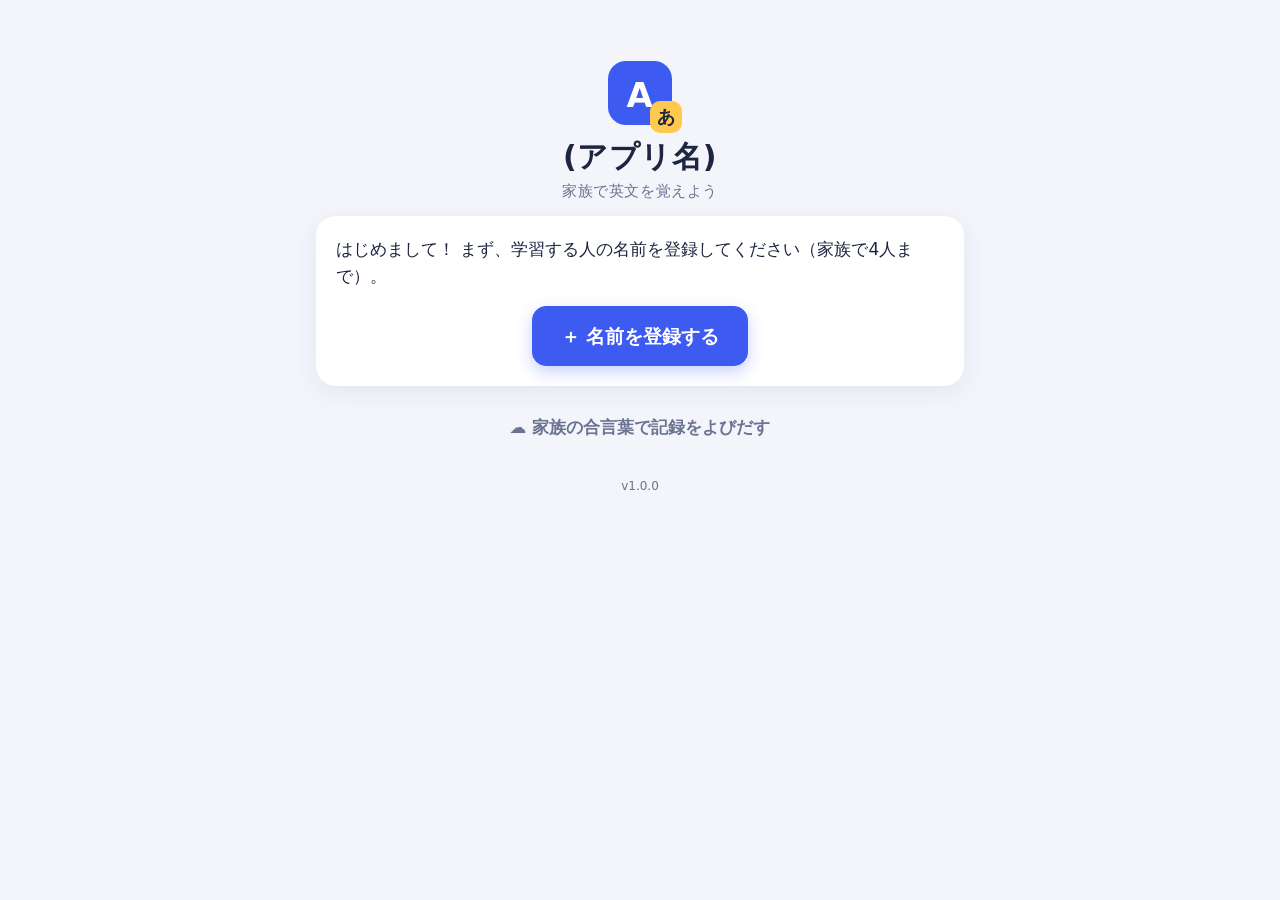
==== index.html @ e5555303 "骨組み・.apkg の取り込み・FSRS の学習・統計と家族ランキング・同期と共有のコード、テストページ Co-Authored-By: Claude Opus 5.5 <noreply@anthro" ====
<!doctype html>
<html lang="ja">
<head>
<meta charset="utf-8">
<meta name="viewport" content="width=device-width, initial-scale=1, viewport-fit=cover">
<title>(アプリ名)</title>
<meta name="apple-mobile-web-app-capable" content="yes">
<meta name="mobile-web-app-capable" content="yes">
<meta name="apple-mobile-web-app-title" content="(アプリ名)">
<meta name="apple-mobile-web-app-status-bar-style" content="default">
<meta name="theme-color" content="#f3f5fb" media="(prefers-color-scheme: light)">
<meta name="theme-color" content="#151a26" media="(prefers-color-scheme: dark)">
<link rel="manifest" href="manifest.webmanifest">
<link rel="apple-touch-icon" href="icon-180.png">
<link rel="icon" href="icon.svg" type="image/svg+xml">
<link rel="stylesheet" href="style.css">
</head>
<body>
<div id="app"><div class="page center"><p>読みこみ中…</p></div></div>
<script type="module" src="js/app.js"></script>
</body>
</html>
---- style.css ----
:root {
  --bg: #f3f5fb; --card: #ffffff; --ink: #1d2540; --sub: #6b7390; --line: #e2e6f2; --soft: #eef1fa;
  --pri: #3d5af1; --pri-d: #2c45c9; --pri-ink: #ffffff; --acc: #ffc94d;
  --again: #e5484d; --hard: #e38a1a; --good: #1f9d6b; --easy: #3d7ff1;
  --m: #1f9d6b; --l: #ffc94d; --u: #d8dcea; --nw: #3d7ff1; --rv: #1f9d6b; --ln: #e38a1a;
  --r: 20px; --shadow: 0 6px 24px rgba(29, 37, 64, .07);
}
@media (prefers-color-scheme: dark) {
  :root {
    --bg: #151a26; --card: #1f2535; --ink: #e9ecf6; --sub: #9aa3bf; --line: #30384d; --soft: #262d40;
    --pri: #6f86ff; --pri-d: #5068e8; --acc: #ffd36e; --u: #3a4258; --shadow: 0 6px 24px rgba(0, 0, 0, .25);
  }
}
* { box-sizing: border-box; -webkit-tap-highlight-color: transparent; }
html, body { margin: 0; min-height: 100%; }
body {
  background: var(--bg); color: var(--ink);
  font-family: "Hiragino Sans", "Hiragino Kaku Gothic ProN", "Noto Sans JP", "Yu Gothic UI", "Yu Gothic", system-ui, sans-serif;
  font-size: 17px; line-height: 1.6; overscroll-behavior-y: none; touch-action: manipulation;
}
h1, h2, h3 { margin: 0; line-height: 1.3; }
h3 { font-size: 18px; margin: 4px 0 12px; }
h3 small, h2 small { display: block; font-size: 13px; font-weight: 400; color: var(--sub); margin-top: 2px; }
button { font: inherit; color: inherit; border: 0; background: none; cursor: pointer; }
a { color: var(--pri); }
code { background: var(--soft); padding: 2px 6px; border-radius: 6px; word-break: break-all; }

.page { max-width: 980px; margin: 0 auto; padding: calc(16px + env(safe-area-inset-top)) 16px calc(40px + env(safe-area-inset-bottom)); }
.page.narrow { max-width: 680px; }
.page.center { text-align: center; }
.card { background: var(--card); border-radius: var(--r); padding: 20px; margin: 14px 0; box-shadow: var(--shadow); }
.note { color: var(--sub); font-size: 14px; margin: 8px 0 0; }
.ok { color: var(--good); } .bad { color: var(--again); font-weight: 700; }
.row { display: flex; gap: 10px; flex-wrap: wrap; justify-content: center; margin-top: 16px; }
.ver { text-align: center; color: var(--sub); font-size: 12px; margin-top: 24px; }
.dbg { color: var(--again); }

.btn { background: var(--card); border: 1.5px solid var(--line); border-radius: 14px; padding: 11px 20px; font-weight: 700; transition: transform .08s; }
.btn:active { transform: scale(.97); }
.btn:disabled { opacity: .5; }
.btn.primary { background: var(--pri); border-color: var(--pri); color: var(--pri-ink); box-shadow: 0 6px 16px rgba(61, 90, 241, .28); }
.btn.big { font-size: 19px; padding: 14px 28px; }
.btn.huge { display: block; width: 100%; font-size: 23px; padding: 18px; border-radius: 18px; margin-top: 16px; }
.btn.huge small { display: block; font-size: 12px; font-weight: 400; opacity: .75; }
.btn.ghost { border-color: transparent; background: transparent; color: var(--sub); }
.btn.danger { color: var(--again); }
.btn.back { padding: 7px 14px; font-size: 15px; }
.btn.sm { padding: 6px 12px; font-size: 14px; border-radius: 10px; margin-left: 6px; }
.linkbtn { color: var(--pri); text-decoration: underline; font-size: 13px; }

header.top { display: flex; align-items: center; justify-content: space-between; gap: 10px; }
header.top h2 { font-size: 19px; text-align: center; flex: 1; }
header.top > span:empty { width: 70px; }

/* 名前を選ぶ */
.logo { text-align: center; font-size: 30px; margin: 5vh 0 8px; font-weight: 800; letter-spacing: .02em; }
.logo small { display: block; font-size: 15px; color: var(--sub); font-weight: 400; margin-top: 6px; }
.mark { display: inline-flex; align-items: flex-end; justify-content: center; width: 64px; height: 64px; border-radius: 18px; background: var(--pri); color: #fff;
  font-size: 34px; margin: 0 auto 12px; padding-bottom: 8px; position: relative; display: flex; }
.mark i { position: absolute; right: -10px; bottom: -8px; background: var(--acc); color: #1d2540; font-style: normal; font-size: 18px; width: 32px; height: 32px; border-radius: 10px; display: grid; place-items: center; }
.sec { font-size: 17px; margin: 28px 0 10px; }
.people { display: grid; grid-template-columns: repeat(2, 1fr); gap: 12px; }
@media (min-width: 640px) { .people { grid-template-columns: repeat(4, 1fr); } }
.person { background: var(--card); border-radius: var(--r); padding: 18px 8px 14px; display: flex; flex-direction: column; align-items: center; gap: 2px; box-shadow: var(--shadow); border: 2px solid transparent; }
.person:active { border-color: var(--pri); }
.person .pav { font-size: 46px; line-height: 1.15; }
.person .pname { font-size: 19px; font-weight: 800; }
.person small { color: var(--sub); font-size: 12px; }
.person.add { background: transparent; box-shadow: none; border: 2px dashed var(--line); color: var(--sub); }
.hello p { margin: 0; }
.sync { text-align: center; color: var(--sub); font-size: 13px; margin-top: 18px; }
.sync.bad { color: var(--hard); }

/* ランキング */
.ranks { display: flex; flex-direction: column; gap: 8px; }
.rk { display: grid; grid-template-columns: 30px 36px 1fr auto auto; align-items: center; gap: 8px; padding: 8px 10px; border-radius: 14px; background: var(--soft); text-align: left; width: 100%; }
.rk.me { outline: 2px solid var(--pri); background: color-mix(in srgb, var(--pri) 9%, var(--card)); }
.rno { font-weight: 800; text-align: center; font-size: 18px; }
.rav { font-size: 26px; }
.rmain { min-width: 0; }
.rname { display: flex; flex-wrap: wrap; align-items: center; gap: 4px 8px; font-weight: 700; font-size: 16px; }
.rbar { display: block; height: 7px; border-radius: 9px; background: var(--line); margin-top: 4px; overflow: hidden; }
.rbar i { display: block; height: 100%; background: var(--pri); border-radius: 9px; }
.rnum { text-align: right; } .rnum b { font-size: 22px; } .rnum small { font-size: 12px; color: var(--sub); margin-left: 2px; }
.rst { font-size: 14px; font-weight: 700; color: var(--hard); min-width: 48px; text-align: right; } .rst.zero { color: var(--sub); font-weight: 400; } .rst small { font-size: 11px; }
.bdg { font-style: normal; font-size: 11px; font-weight: 700; padding: 1px 8px; border-radius: 99px; background: var(--card); color: var(--good); }
.bdg.up { background: var(--acc); color: #4a3500; animation: pop .6s ease-out; }
@keyframes pop { 0% { transform: scale(.6); } 70% { transform: scale(1.12); } 100% { transform: scale(1); } }
.cheer { margin: 0 0 12px; font-size: 15px; }
.cheer b { color: var(--pri); font-size: 19px; }

/* ホーム */
.who { display: flex; align-items: center; gap: 8px; font-weight: 800; font-size: 18px; background: var(--card); border-radius: 99px; padding: 6px 16px 6px 8px; box-shadow: var(--shadow); }
.who span { font-size: 28px; line-height: 1; }
.who small { font-size: 11px; color: var(--sub); font-weight: 400; }
.chip { background: var(--card); border-radius: 99px; padding: 6px 14px; font-weight: 700; font-size: 15px; box-shadow: var(--shadow); }
.chip.fire { color: var(--hard); }
.deckname { margin: 16px 4px 0; font-weight: 700; color: var(--sub); }
.decksel { display: flex; align-items: center; gap: 10px; margin: 16px 4px 0; font-weight: 700; color: var(--sub); }
.decksel select, .fld select { flex: 1; padding: 10px 12px; border-radius: 12px; border: 1.5px solid var(--line); background: var(--card); color: var(--ink); font: inherit; max-width: 100%; }
.hero { padding: 24px 20px; }
.today { display: flex; align-items: center; justify-content: space-between; gap: 12px; flex-wrap: wrap; }
.tnum b { font-size: 56px; font-weight: 800; line-height: 1; color: var(--pri); }
.tnum small { font-size: 15px; color: var(--sub); margin-left: 6px; }
.tsplit { display: flex; flex-direction: column; gap: 2px; font-size: 15px; }
.tsplit b { font-size: 19px; }
.dot { display: inline-block; width: 10px; height: 10px; border-radius: 50%; margin-right: 6px; }
.dot.rv { background: var(--rv); } .dot.nw { background: var(--nw); }
.today.done { display: block; text-align: center; }
.tdone { font-size: 28px; font-weight: 800; }
.hero .btn.big { display: block; margin: 14px auto 0; }
.empty { text-align: center; } .empty p { margin: 0; }
.navs { display: grid; grid-template-columns: 1fr 1fr; gap: 12px; margin-top: 14px; }
.btn.nav { display: flex; align-items: center; justify-content: center; gap: 8px; padding: 16px; font-size: 22px; border-radius: var(--r); background: var(--card); border: 0; box-shadow: var(--shadow); }
.btn.nav span { font-size: 16px; }

/* 進み具合 */
.task { margin: 12px 0 0; font-size: 14px; }
.task .tl { display: flex; justify-content: space-between; gap: 10px; color: var(--sub); }
.bar { height: 8px; border-radius: 9px; background: var(--line); overflow: hidden; margin-top: 4px; }
.bar i { display: block; height: 100%; background: var(--pri); border-radius: 9px; transition: width .3s; }
.task.err .bar i { background: var(--hard); }

/* 学習 */
.page.study { max-width: 760px; display: flex; flex-direction: column; min-height: 100vh; min-height: 100dvh; }
.stop { display: flex; align-items: center; gap: 12px; }
.sprog { flex: 1; } .sprog small { display: block; color: var(--sub); font-size: 12px; margin-top: 3px; }
.c-nw { color: var(--nw); } .c-ln { color: var(--ln); } .c-rv { color: var(--rv); }
.flash { position: relative; background: var(--card); border-radius: 26px; box-shadow: var(--shadow); padding: 44px 22px 26px; margin: 16px 0; text-align: center; flex: 1; display: flex; flex-direction: column; justify-content: center; }
.flash .en { font-size: clamp(22px, 5.6vw, 32px); font-weight: 700; line-height: 1.45; letter-spacing: .005em; font-family: "Helvetica Neue", "Segoe UI", system-ui, sans-serif; overflow-wrap: anywhere; }
.flash .ja { font-size: clamp(18px, 4.6vw, 23px); line-height: 1.6; overflow-wrap: anywhere; }
.flash hr { border: 0; border-top: 1.5px dashed var(--line); margin: 22px 0; width: 100%; }
.flash.flip .ja { animation: rise .25s ease-out; }
@keyframes rise { from { opacity: 0; transform: translateY(6px); } to { opacity: 1; transform: none; } }
.fimg img { max-width: 100%; max-height: 32vh; border-radius: 14px; margin-bottom: 16px; }
.flash img { max-width: 100%; height: auto; }
.tagnew { position: absolute; top: 14px; left: 16px; font-size: 12px; font-weight: 700; color: var(--nw); background: color-mix(in srgb, var(--nw) 12%, var(--card)); padding: 2px 10px; border-radius: 99px; }
.btn.listen { margin: 18px auto 0; border-radius: 99px; font-size: 15px; padding: 8px 18px; }
.btn.listen small { color: var(--sub); font-weight: 400; margin-left: 6px; }
.sfoot { position: sticky; bottom: 0; padding-bottom: env(safe-area-inset-bottom); background: linear-gradient(transparent, var(--bg) 22%); }
.btn.show { margin-top: 0; }
.grades { display: grid; grid-template-columns: repeat(4, 1fr); gap: 8px; }
.gbtn { position: relative; border-radius: 16px; padding: 14px 4px 10px; color: #fff; font-weight: 700; display: flex; flex-direction: column; align-items: center; gap: 1px; }
.gbtn:active { transform: scale(.96); }
.gbtn b { font-size: 16px; } .gbtn small { font-size: 12px; opacity: .9; font-weight: 400; }
.gbtn kbd { display: none; position: absolute; top: 4px; right: 8px; font-size: 10px; opacity: .7; font-family: inherit; }
@media (hover: hover) { .gbtn kbd { display: block; } }
@media (hover: none) { .btn.huge small, .btn.listen small { display: none; } }
.gbtn.again { background: var(--again); } .gbtn.hard { background: var(--hard); } .gbtn.good { background: var(--good); } .gbtn.easy { background: var(--easy); }
.finish .party { font-size: 64px; }
.finish h2 { font-size: 24px; margin: 6px 0 10px; }

/* 統計 */
.tabs { display: flex; gap: 8px; overflow-x: auto; margin-top: 14px; padding-bottom: 2px; }
.tab { white-space: nowrap; padding: 8px 14px; border-radius: 99px; background: var(--card); font-weight: 700; font-size: 15px; box-shadow: var(--shadow); }
.tab.on { background: var(--pri); color: #fff; }
.tiles { display: grid; grid-template-columns: repeat(4, 1fr); gap: 10px; margin-top: 14px; }
.tile { background: var(--card); border-radius: 16px; padding: 12px 6px; text-align: center; box-shadow: var(--shadow); }
.tile small { display: block; color: var(--sub); font-size: 12px; }
.tile b { font-size: 28px; font-weight: 800; } .tile span { font-size: 12px; color: var(--sub); margin-left: 2px; }
.chart { display: flex; align-items: flex-end; gap: 3px; height: 140px; padding-top: 18px; }
.cb { flex: 1; height: 100%; display: flex; flex-direction: column; justify-content: flex-end; position: relative; }
.cb i { display: block; background: color-mix(in srgb, var(--pri) 45%, var(--card)); border-radius: 4px 4px 2px 2px; min-height: 2px; }
.cb.fin i { background: var(--pri); }
.cb.today i { outline: 2px solid var(--acc); }
.cb em { position: absolute; top: -16px; left: 50%; transform: translateX(-50%); font-style: normal; font-size: 9px; color: var(--sub); }
.cx { display: flex; justify-content: space-between; font-size: 11px; color: var(--sub); margin-top: 4px; }
.dst { margin: 14px 0; } .dl { font-weight: 700; } .dl small { color: var(--sub); font-weight: 400; margin-left: 8px; }
.seg { display: flex; height: 14px; border-radius: 9px; overflow: hidden; background: var(--u); margin: 6px 0; }
.seg i { display: block; }
.s-m { background: var(--m); } .s-l { background: var(--l); } .s-u { background: var(--u); }
.leg { display: flex; gap: 14px; flex-wrap: wrap; font-size: 13px; color: var(--sub); }
.leg i { display: inline-block; width: 10px; height: 10px; border-radius: 3px; margin-right: 4px; vertical-align: -1px; }

/* 設定・取り込み */
.fld { display: block; margin: 14px 0; font-weight: 700; }
.fld input[type=text] { display: block; width: 100%; margin-top: 6px; padding: 12px 14px; font-size: 18px; border: 1.5px solid var(--line); border-radius: 12px; background: var(--card); color: var(--ink); }
.fld.inline { display: flex; align-items: center; justify-content: space-between; gap: 12px; margin: 10px 0; }
.fld.inline select { flex: 0 1 60%; }
.avs { display: flex; flex-wrap: wrap; gap: 6px; margin-top: 8px; }
.av { font-size: 28px; width: 50px; height: 50px; border-radius: 14px; border: 2.5px solid transparent; background: var(--soft); }
.av.on { border-color: var(--pri); }
.drow { display: flex; justify-content: space-between; align-items: center; gap: 10px; padding: 10px 0; border-bottom: 1px solid var(--line); }
.drow small { display: block; color: var(--sub); font-size: 12px; }
.drow > span { white-space: nowrap; }
.filebtn { display: inline-block; margin-top: 8px; }
.pv { display: grid; gap: 8px; margin-top: 10px; }
.pvc { background: var(--soft); border-radius: 12px; padding: 10px 14px; }
.pvc .en { font-weight: 700; } .pvc small { color: var(--sub); }
.hist { padding-left: 20px; margin: 0; } .hist li { margin: 4px 0; }
@media (max-width: 420px) {
  .tiles { grid-template-columns: repeat(2, 1fr); }
  .rk { grid-template-columns: 26px 30px 1fr auto auto; gap: 6px; padding: 8px; }
  .gbtn b { font-size: 14px; }
  .drow { flex-wrap: wrap; } .drow > span { white-space: normal; }
}
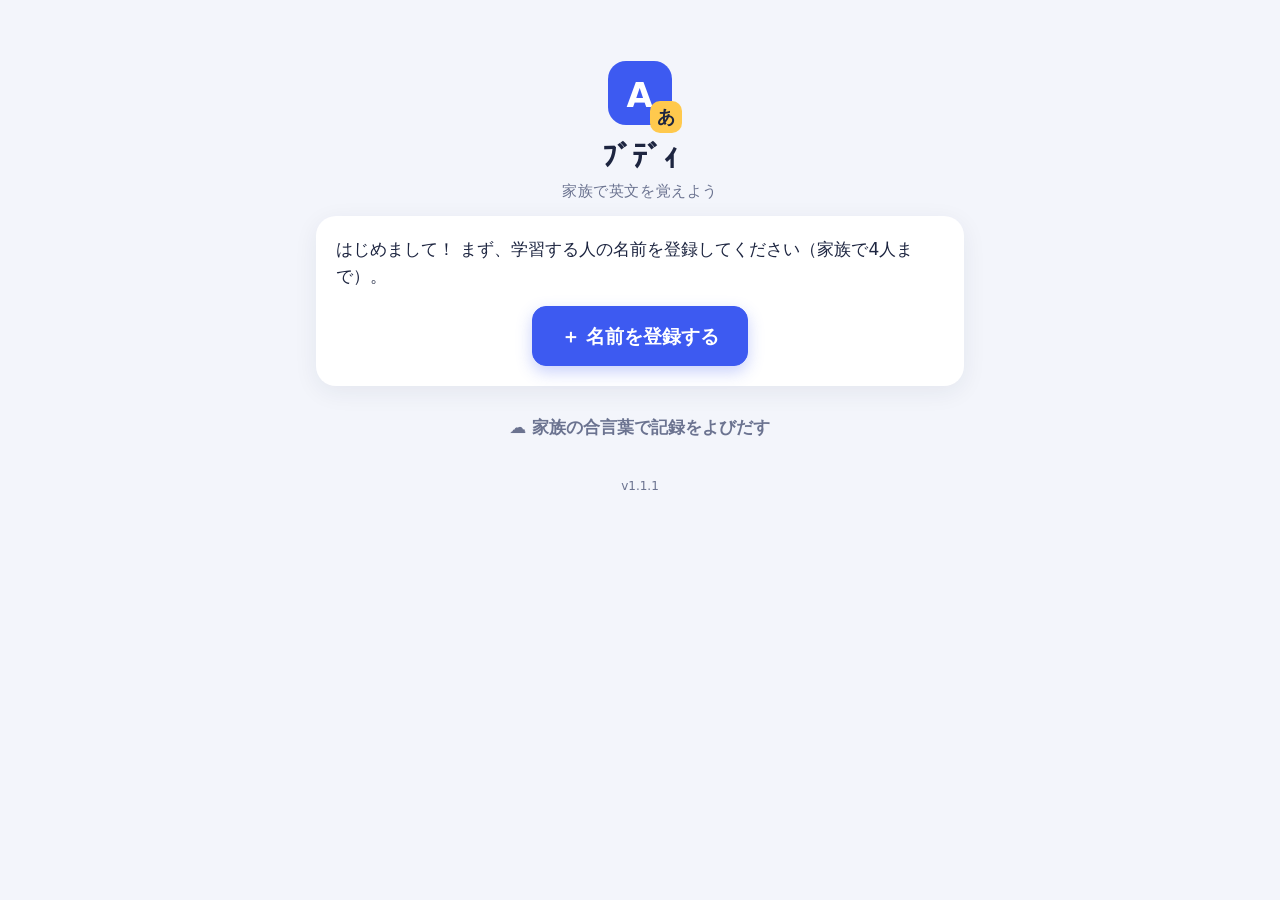
==== commit 01838689: "アプリ名を「ﾌﾞﾃﾞｨ」に (v1.1.1) Co-Authored-By: Claude Opus 5.5 <noreply@anthropic.com> Claude-Session: https" ====
--- a/index.html
+++ b/index.html
@@ -3,10 +3,10 @@
 <head>
 <meta charset="utf-8">
 <meta name="viewport" content="width=device-width, initial-scale=1, viewport-fit=cover">
-<title>(アプリ名)</title>
+<title>ﾌﾞﾃﾞｨ</title>
 <meta name="apple-mobile-web-app-capable" content="yes">
 <meta name="mobile-web-app-capable" content="yes">
-<meta name="apple-mobile-web-app-title" content="(アプリ名)">
+<meta name="apple-mobile-web-app-title" content="ﾌﾞﾃﾞｨ">
 <meta name="apple-mobile-web-app-status-bar-style" content="default">
 <meta name="theme-color" content="#f3f5fb" media="(prefers-color-scheme: light)">
 <meta name="theme-color" content="#151a26" media="(prefers-color-scheme: dark)">
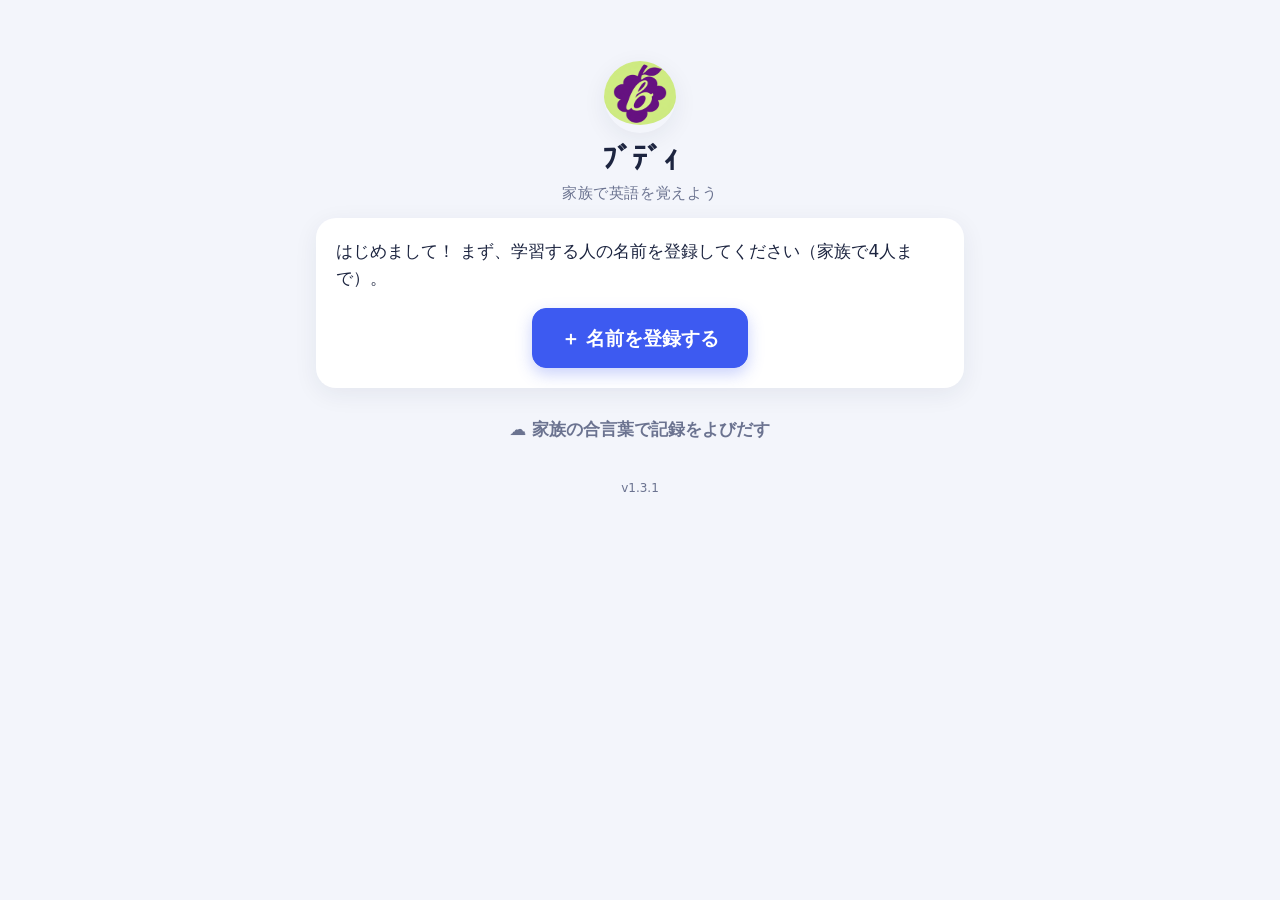
==== commit d86c9150: "アイコンを新しいもの（ぶどうと b）に (v1.3.1) Co-Authored-By: Claude Opus 5.5 <noreply@anthropic.com> Claude-Session:" ====
--- a/index.html
+++ b/index.html
@@ -12,7 +12,7 @@
 <meta name="theme-color" content="#151a26" media="(prefers-color-scheme: dark)">
 <link rel="manifest" href="manifest.webmanifest">
 <link rel="apple-touch-icon" href="icon-180.png">
-<link rel="icon" href="icon.svg" type="image/svg+xml">
+<link rel="icon" href="favicon.png" type="image/png">
 <link rel="stylesheet" href="style.css">
 </head>
 <body>
--- a/style.css
+++ b/style.css
@@ -128,6 +128,12 @@
 .c-nw { color: var(--nw); } .c-ln { color: var(--ln); } .c-rv { color: var(--rv); }
 .flash { position: relative; background: var(--card); border-radius: 26px; box-shadow: var(--shadow); padding: 44px 22px 26px; margin: 16px 0; text-align: center; flex: 1; display: flex; flex-direction: column; justify-content: center; }
 .flash .en { font-size: clamp(22px, 5.6vw, 32px); font-weight: 700; line-height: 1.45; letter-spacing: .005em; font-family: "Helvetica Neue", "Segoe UI", system-ui, sans-serif; overflow-wrap: anywhere; }
+.flash .en.word { font-size: clamp(34px, 9vw, 52px); letter-spacing: .01em; }
+.pos { display: inline-block; align-self: center; font-size: 12px; font-weight: 700; color: var(--sub); border: 1.5px solid var(--line); border-radius: 99px; padding: 1px 10px; margin-bottom: 8px; }
+.ex { margin-top: 18px; padding: 14px 16px; background: var(--soft); border-radius: 16px; text-align: left; }
+.exen { font-family: "Helvetica Neue", "Segoe UI", system-ui, sans-serif; font-size: clamp(16px, 4.2vw, 19px); font-weight: 600; line-height: 1.5; overflow-wrap: anywhere; }
+.exja { font-size: 14px; color: var(--sub); margin-top: 4px; }
+.btn.listen.sm2 { display: block; margin: 10px 0 0; font-size: 13px; padding: 5px 14px; }
 .flash .ja { font-size: clamp(18px, 4.6vw, 23px); line-height: 1.6; overflow-wrap: anywhere; }
 .flash hr { border: 0; border-top: 1.5px dashed var(--line); margin: 22px 0; width: 100%; }
 .flash.flip .ja { animation: rise .25s ease-out; }
@@ -194,3 +200,28 @@
   .gbtn b { font-size: 14px; }
   .drow { flex-wrap: wrap; } .drow > span { white-space: normal; }
 }
+
+/* 卒業（もう出さないカード）：評価ボタンから離れた、カードの右上に小さく */
+:root { --grad: #8b5cf6; }
+.grad { position: absolute; top: 12px; right: 14px; font-size: 12px; font-weight: 700; color: var(--sub); background: transparent; border: 1.5px solid var(--line); padding: 3px 10px; border-radius: 99px; }
+.grad:hover { color: var(--grad); border-color: var(--grad); }
+.sheetbg { position: fixed; inset: 0; background: rgba(10, 14, 30, .5); display: flex; align-items: flex-end; justify-content: center; z-index: 50; animation: fade .15s ease-out; }
+.sheet { background: var(--card); color: var(--ink); width: min(480px, 100%); border-radius: 24px 24px 0 0; padding: 24px 20px calc(20px + env(safe-area-inset-bottom)); text-align: center; animation: rise .2s ease-out; }
+.sheet h3 { margin: 4px 0 8px; }
+.sheet .gicon { font-size: 40px; }
+.sheet .gword { font-size: 22px; font-weight: 700; margin: 6px 0 10px; overflow-wrap: anywhere; }
+.row.col { flex-direction: column; align-items: stretch; }
+.btn.primary.big[data-act=gradyes] { background: var(--grad); border-color: var(--grad); }
+.s-x { background: var(--grad); }
+.glist { padding: 6px 16px; }
+.gitem { display: flex; align-items: center; gap: 10px; padding: 10px 0; border-bottom: 1px solid var(--line); }
+.gitem:last-child { border-bottom: 0; }
+.gtxt { flex: 1; min-width: 0; display: flex; flex-direction: column; }
+.gtxt small { color: var(--sub); overflow: hidden; text-overflow: ellipsis; white-space: nowrap; }
+.toast { position: fixed; left: 50%; bottom: calc(150px + env(safe-area-inset-bottom)); transform: translateX(-50%); background: #1d2540; color: #fff; border-radius: 14px; padding: 10px 14px; display: flex; gap: 12px; align-items: center; font-size: 14px; box-shadow: 0 6px 24px rgba(0, 0, 0, .3); z-index: 60; width: max-content; max-width: min(440px, calc(100% - 32px)); animation: fade .2s ease-out; }
+.toast span { flex: 1; min-width: 0; }
+.tbtn { color: var(--acc); font-weight: 700; background: none; border: 0; white-space: nowrap; }
+@keyframes fade { from { opacity: 0; } }
+
+/* アプリのアイコン（最初の画面） */
+img.mark { display: block; width: 72px; height: 72px; border-radius: 50%; background: none; margin: 0 auto 6px; box-shadow: var(--shadow); }
